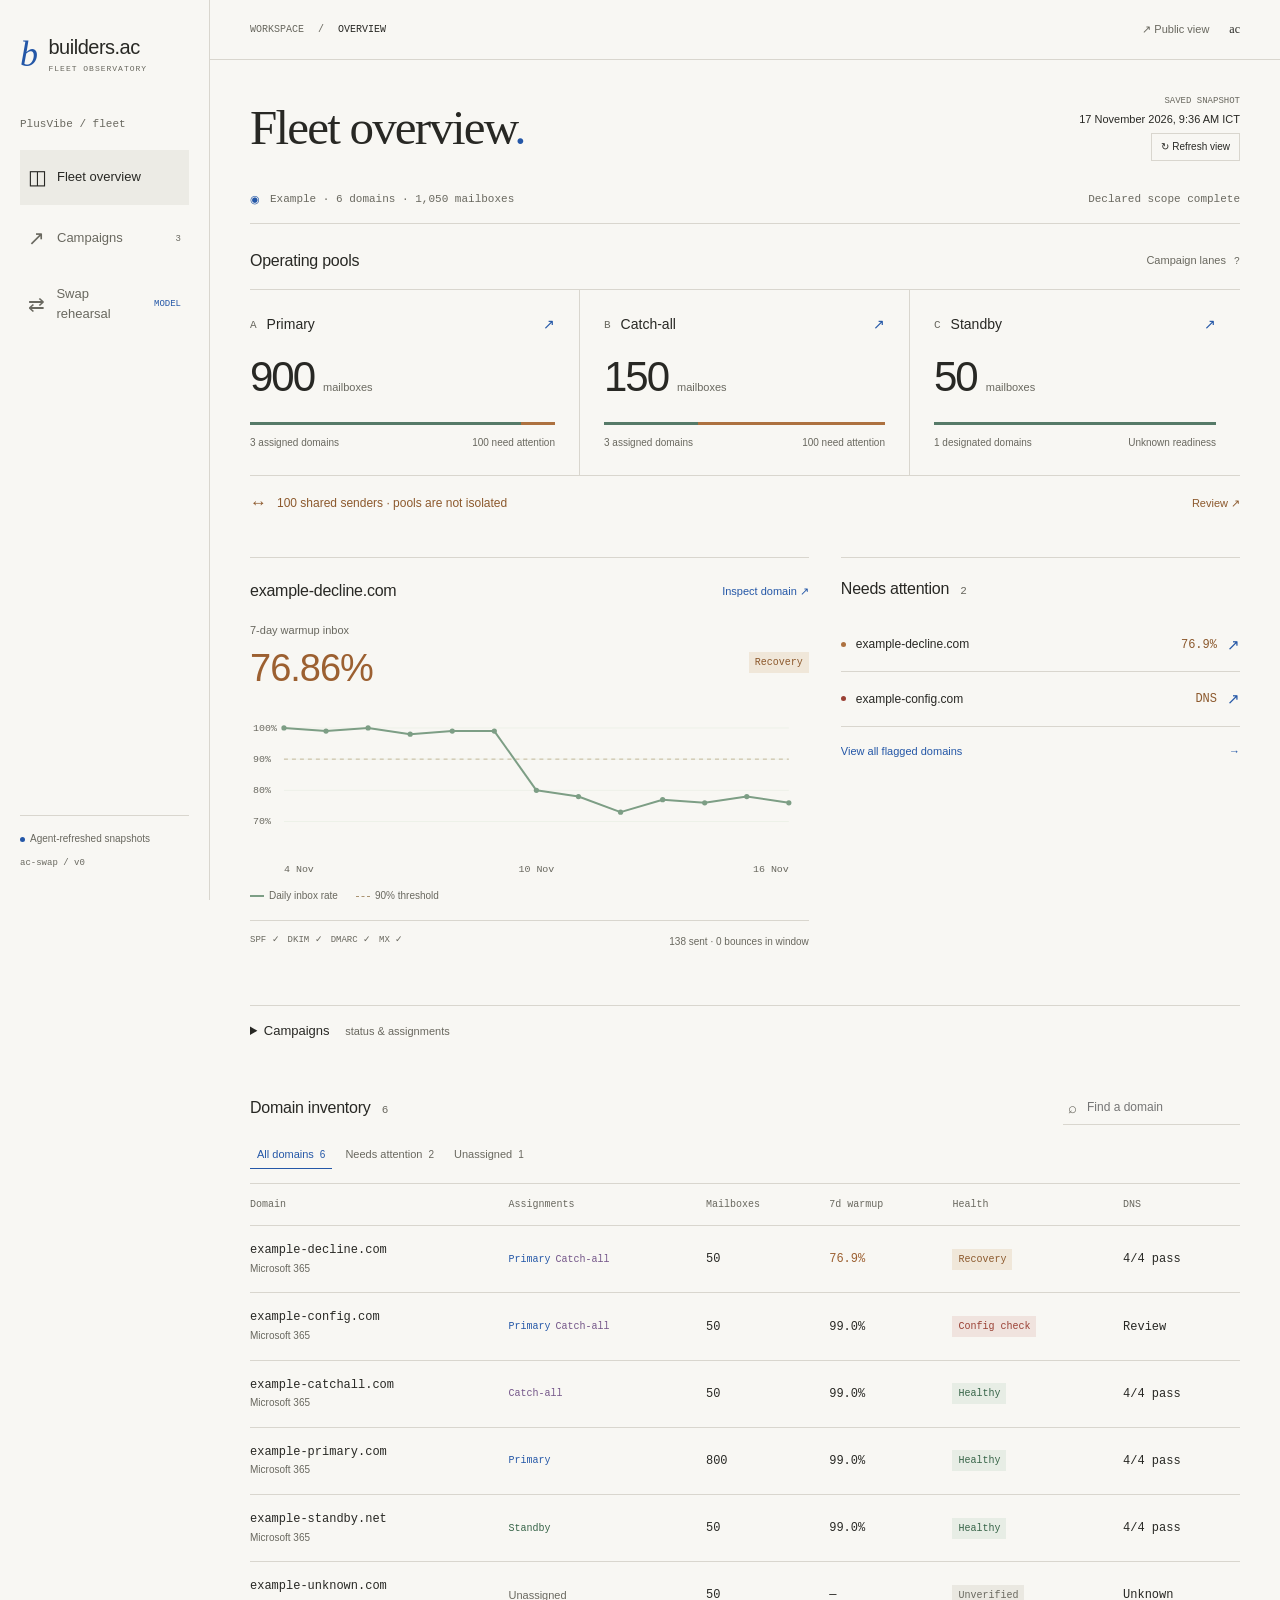
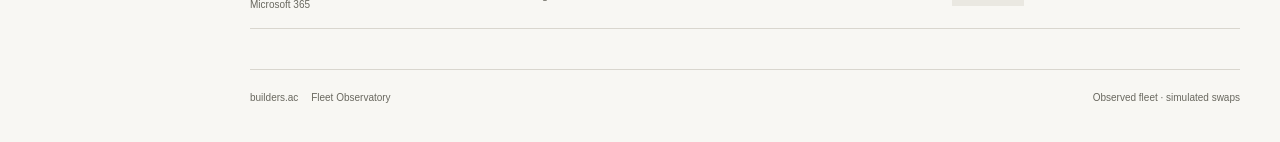
==== examples/swap/dashboard.html @ 13069218 "feat: add public fleet dashboard and per-run publishing workflow" ====
<!doctype html>
<html lang="en">
<head>
<meta charset="utf-8">
<meta name="viewport" content="width=device-width,initial-scale=1">
<meta name="description" content="A clear view of sending pools, campaign assignments and domain health, refreshed by the builders.ac agent.">
<title>Fleet Observatory — builders.ac</title>
<meta http-equiv="Content-Security-Policy" content="default-src 'none'; script-src 'unsafe-inline'; style-src 'unsafe-inline'; img-src data:; base-uri 'none'; form-action 'none'">
<style>:root{--paper:#f8f7f3;--surface:#f8f7f3;--ink:#282824;--muted:#69685f;--rule:#d9d6ce;--teal:#2457a7}*{box-sizing:border-box}body{margin:0;background:var(--paper);color:var(--ink);font:15px/1.55 -apple-system,BlinkMacSystemFont,"Segoe UI",sans-serif}button,input{font:inherit}button{cursor:pointer;color:inherit}a{color:inherit;text-decoration:none}button:focus-visible,a:focus-visible,input:focus-visible,summary:focus-visible{outline:2px solid var(--teal);outline-offset:4px}button:disabled{opacity:.4;cursor:default}[hidden]{display:none!important}.sidebar{width:210px;position:fixed;inset:0 auto 0 0;border-right:1px solid var(--rule);padding:32px 20px;display:flex;flex-direction:column;background:var(--paper);z-index:3}.brand{display:flex;align-items:center;gap:11px;font-size:20px;letter-spacing:-.5px}.brand-mark{font:italic 36px Georgia;color:var(--teal)}.brand-sub{display:block;font:8px/1.5 ui-monospace,monospace;letter-spacing:1px;color:var(--muted)}.workspace{font:11px ui-monospace,monospace;color:var(--muted);margin:43px 0 20px}.nav-item{border:0;background:none;display:flex;align-items:center;gap:10px;width:100%;padding:12px 8px;text-align:left;font-size:13px;color:var(--muted);margin-bottom:6px}.nav-item:hover,.nav-item.active{background:#ecebe5;color:var(--ink)}.nav-icon{font-size:20px;width:19px}.nav-count,.nav-note{margin-left:auto;font:9px ui-monospace,monospace}.nav-note{color:var(--teal)}.sidebar-bottom{margin-top:auto;color:var(--muted);font-size:10px}.sidebar-line{height:1px;background:var(--rule);margin-bottom:15px}.sidebar-version{display:block;font:9px ui-monospace,monospace;margin-top:12px}.tiny-dot{display:inline-block;width:5px;height:5px;background:var(--teal);border-radius:50%;margin-right:5px}.app-shell{margin-left:210px}.topbar{display:flex;height:60px;padding:0 40px;align-items:center;justify-content:space-between;border-bottom:1px solid var(--rule)}.breadcrumb{display:flex;gap:14px;font:10px ui-monospace,monospace;color:var(--muted)}.breadcrumb strong{font-weight:400;color:var(--ink)}.topbar-right{display:flex;align-items:center;gap:20px}.public-label{font-size:11px;color:var(--muted)}.avatar{font:12px Georgia}main{max-width:1400px;margin:auto;padding:36px 40px}.page-heading{display:flex;justify-content:space-between;align-items:center;gap:20px;margin-bottom:22px}h1{font:normal 49px/1.1 Georgia,serif;letter-spacing:-1.8px;margin:0}.title-period{color:var(--teal)}.sync-control{text-align:right;font-size:11px}.sync-label{display:block;font:9px ui-monospace,monospace;color:var(--muted)}.sync-control strong{display:block;font-weight:400;margin:5px 0}.button{border:1px solid var(--rule);background:transparent;padding:8px 13px;font-size:12px}.button-small{font-size:10px;padding:5px 9px}.button-primary{background:var(--teal);border-color:var(--teal);color:white}.button:hover{filter:brightness(.95)}.scope-strip{display:flex;align-items:center;gap:10px;font:11px ui-monospace,monospace;color:var(--muted);border-bottom:1px solid var(--rule);padding:10px 0 17px;margin-bottom:25px}.scope-tag{margin-left:auto}.scope-icon{color:var(--teal)}.section-heading{display:flex;justify-content:space-between;align-items:center;gap:12px;margin-bottom:16px}.section-heading h2{font-size:16px;font-weight:500;margin:0;letter-spacing:-.25px}.section-heading>span,.muted{font-size:11px;color:var(--muted);font-weight:400}.help-mark{font:10px ui-monospace,monospace;margin-left:5px}.pool-grid{display:grid;grid-template-columns:repeat(3,minmax(0,1fr));gap:0;border-block:1px solid var(--rule)}.pool-card{border:0;border-right:1px solid var(--rule);background:transparent;padding:24px;text-align:left}.pool-card:first-child{padding-left:0}.pool-card:last-child{border-right:0}.pool-card:hover,.pool-card.selected{background:#eeede7}.pool-top{display:flex;align-items:center;gap:10px;font-size:14px}.pool-letter{font:11px ui-monospace,monospace;color:var(--muted)}.pool-arrow{margin-left:auto;color:var(--teal)}.pool-value{display:flex;align-items:baseline;gap:9px;margin:16px 0 10px}.pool-value strong{font-size:42px;line-height:1.2;letter-spacing:-2px;font-weight:400;font-variant-numeric:tabular-nums}.pool-value .unknown-stock{font:italic 30px Georgia;letter-spacing:-1px}.pool-value small{font-size:11px;color:var(--muted)}.pool-bar{height:3px;display:flex;background:var(--rule);margin:20px 0 10px}.pool-bar span{background:#567a68}.pool-bar .bad{background:#ad713f}.pool-bar .unknown{background:#a8a59b}.pool-foot{display:flex;justify-content:space-between;gap:8px;font-size:10px;color:var(--muted)}.overlap-notice{display:flex;align-items:center;gap:10px;width:100%;background:none;border:0;padding:14px 0 25px;text-align:left;color:#8c592d;font-size:12px}.notice-icon{font-size:17px}.notice-action{margin-left:auto;font-size:11px}.insight-grid{display:grid;grid-template-columns:1.4fr 1fr;gap:32px;margin:16px 0 36px}.surface{border:0;border-top:1px solid var(--rule);background:transparent;overflow:hidden;border-radius:0}.trend-surface,.attention-surface{padding:19px 0}.text-button{border:0;background:none;color:var(--teal);font-size:11px;padding:6px 0;white-space:nowrap}.text-button:hover{text-decoration:underline}.trend-head{display:flex;justify-content:space-between;align-items:center;margin-top:15px}.metric-label{display:block;font-size:11px;color:var(--muted)}.spotlight-number{display:block;font-size:38px;font-weight:400;letter-spacing:-1px;color:#9c6031}.badge{display:inline-block;font:10px/1.5 ui-monospace,monospace;padding:3px 6px;white-space:nowrap}.badge-healthy,.badge-active{color:#376448;background:#e7ede5}.badge-recovery{color:#8c592d;background:#f0e7d9}.badge-config{color:#9a4034;background:#f0e3de}.badge-unverified,.badge-completed,.badge-paused{color:var(--muted);background:#eae8e1}.badge-draft,.badge-model{color:#615480;background:#eae5ef}.trend-svg{display:block;width:100%;height:auto;margin-top:10px}.trend-svg text{font:10px ui-monospace,monospace;fill:var(--muted)}.chart-foot{display:flex;gap:18px;font-size:10px;color:var(--muted)}.legend-line{display:inline-block;width:14px;border-top:2px solid #7d9e85;margin-right:5px;vertical-align:middle}.legend-line.dashed{border-top:1px dashed #aa9371}.spotlight-footer{display:flex;justify-content:space-between;gap:10px;border-top:1px solid var(--rule);padding-top:13px;margin-top:17px;font-size:10px;color:var(--muted)}.dns-mini{display:flex;gap:8px;font:9px ui-monospace,monospace}.inline-count{font:11px ui-monospace,monospace;color:var(--muted);margin-left:7px}.attention-row{display:flex;gap:10px;align-items:center;width:100%;background:none;border:0;border-bottom:1px solid var(--rule);text-align:left;padding:15px 0}.attention-dot{height:5px;width:5px;border-radius:50%;background:#ad713f;flex-shrink:0}.attention-dot.config{background:#9a4034}.attention-row strong{display:block;font-size:12px;font-weight:400}.attention-row small{display:none}.attention-metric{margin-left:auto;font:12px ui-monospace,monospace;color:#8c592d}.row-arrow{color:var(--teal)}.attention-footer{display:flex;justify-content:space-between;width:100%;border:0;background:none;padding:16px 0;color:var(--teal);font-size:11px}.campaigns-preview{margin-bottom:35px}.campaigns-preview>.section-heading{display:none}summary{cursor:pointer;padding:15px 0;font-size:13px;color:var(--ink)}summary .muted{margin-left:12px}.inventory-section{margin-top:20px}.inventory-toolbar{display:flex;justify-content:space-between;gap:10px;margin-bottom:14px}.filter-group{display:flex;gap:6px;flex-wrap:wrap}.filter-group button{border:0;border-bottom:1px solid transparent;background:none;color:var(--muted);padding:5px 7px;font-size:11px}.filter-group button.active{color:var(--teal);border-color:var(--teal)}.filter-group small{margin-left:6px;font-size:10px}.search-field{display:flex;gap:8px;border-bottom:1px solid var(--rule);align-items:center;padding:5px;color:var(--muted)}.search-field input{border:0;background:none;width:150px;font-size:12px;color:var(--ink);outline:none}.table-wrap{overflow-x:auto}table{width:100%;border-collapse:collapse;text-align:left;font-size:12px}th,td{padding:15px 12px;border-bottom:1px solid var(--rule);vertical-align:middle}th{font:10px ui-monospace,monospace;color:var(--muted);white-space:nowrap}th:first-child,td:first-child{padding-left:0}tbody tr:hover{background:#eeede7}.num{font:12px ui-monospace,monospace;font-variant-numeric:tabular-nums}.domain-link,.campaign-name{border:0;background:none;text-align:left;padding:0;font-size:12px;color:var(--ink)}.domain-link{font-family:ui-monospace,monospace;white-space:nowrap}.domain-link:hover,.campaign-name:hover{color:var(--teal)}.domain-link small,.campaign-name small{display:block;font:10px/1.7 -apple-system,sans-serif;color:var(--muted)}.campaign-name{max-width:340px}.lanes{display:flex;gap:5px;flex-wrap:wrap}.lane{font:10px ui-monospace,monospace;color:var(--teal);white-space:nowrap}.lane.catchall{color:#745689}.lane.standby{color:#376448}.rate-low{color:#9c6031}.empty{padding:30px 15px;font-size:13px;color:var(--muted)}.campaign-status-grid{display:grid;grid-template-columns:repeat(3,1fr);gap:25px;margin:25px 0 35px}.status-summary{border-top:1px solid var(--rule);padding:15px 0}.status-summary strong{display:block;font:42px Georgia;margin:6px 0}.status-summary span{font-size:12px;color:var(--muted)}.status-summary span:last-child{display:none}.page-note,.evidence p,.detail-section li{color:var(--muted);font-size:12px;line-height:1.8}.evidence{border-top:1px solid var(--rule);margin-top:20px}.page-footer{display:flex;justify-content:space-between;gap:15px;border-top:1px solid var(--rule);margin-top:40px;padding-top:20px;font-size:10px;color:var(--muted)}.page-footer strong{font-weight:500;margin-right:10px}.simulation-intro{display:flex;justify-content:space-between;gap:20px;align-items:center;margin:30px 0}.simulation-intro h2{font:28px Georgia;margin:14px 0 10px}.simulation-intro p{font-size:12px;color:var(--muted)}.simulation-switch{display:flex;flex-shrink:0;border-bottom:1px solid var(--rule)}.simulation-switch button{border:0;border-bottom:2px solid transparent;background:none;font-size:12px;padding:10px;color:var(--muted)}.simulation-switch .selected{border-color:var(--teal);color:var(--teal)}.simulator{padding:23px 0}.simulation-step-header{display:flex;justify-content:space-between;gap:20px;align-items:center}.simulation-step-header h3{font-size:21px;font-weight:400;margin:8px 0}.eyebrow{font:10px ui-monospace,monospace;color:var(--muted)}.step-buttons{display:flex;gap:10px}.sim-progress{display:flex;gap:6px;margin:25px 0 35px}.sim-progress span{height:3px;background:var(--rule);flex:1}.sim-progress .done{background:var(--teal)}.sim-pools{display:grid;grid-template-columns:repeat(4,1fr);gap:20px}.sim-pool{border-top:1px solid var(--rule);padding:16px 0}.sim-pool label{font-size:12px;color:var(--muted)}.sim-pool strong{display:block;font:42px/1.3 Georgia;margin:8px 0;color:var(--teal)}.sim-pool small{font-size:10px;color:var(--muted)}.sim-explanation{font-size:16px;max-width:70ch;margin:26px 0}.simulation-assumptions{font-size:12px;color:var(--muted);line-height:1.8;max-width:80ch}.simulation-trace>.section-heading{display:none}.trace-current{background:#e7ebf0}.detail-top{display:flex;justify-content:space-between;gap:20px;border-bottom:1px solid var(--rule);padding-bottom:18px}.detail-top h2{font:20px ui-monospace,monospace;overflow-wrap:anywhere}.close-button{border:0;background:none;font-size:28px}.detail-stats{display:grid;grid-template-columns:repeat(3,1fr);gap:20px;margin:20px 0}.detail-stat label{font-size:11px;color:var(--muted)}.detail-stat strong{display:block;font-size:26px;font-weight:400}.detail-section{margin:24px 0}.detail-section h3{font-size:14px;font-weight:500}.detail-dns{display:grid;grid-template-columns:repeat(4,1fr);gap:10px}.dns-check{font:11px ui-monospace,monospace;color:#376448}.dns-check.bad{color:#9a4034}.dns-check span{display:block;font-size:10px;margin-top:7px}.detail-list{padding:0;list-style:none}.detail-list li{display:flex;align-items:center;justify-content:space-between;gap:12px;padding:10px 0;border-bottom:1px solid var(--rule)}dialog{width:calc(100% - 32px);max-width:690px;max-height:90vh;overflow-y:auto;background:var(--paper);border:1px solid var(--rule);padding:28px;color:var(--ink)}dialog::backdrop{background:#28282466}
@media(max-width:1100px){.sidebar{width:180px;padding-inline:16px}.app-shell{margin-left:180px}main,.topbar{padding-inline:25px}.insight-grid{gap:23px}.pool-card{padding:20px 14px}.pool-foot{display:block}.pool-foot span{display:block}.pool-value{display:block}.pool-value small{display:block}.pool-value .unknown-stock{font-size:28px}.pool-value strong{font-size:38px}.sim-pools{grid-template-columns:repeat(2,1fr)}}
@media(max-width:850px){.sidebar{width:64px;padding:25px 10px}.brand>span:last-child,.workspace,.sidebar-bottom,.nav-count,.nav-note{display:none}.sidebar nav{margin-top:35px}.nav-item{font-size:0;padding:12px 8px}.nav-icon{font-size:21px}.app-shell{margin-left:64px}.insight-grid{grid-template-columns:1fr}.attention-surface{display:none}h1{font-size:42px}.simulation-intro{display:block}.simulation-switch{width:max-content;margin-top:20px}}
@media(max-width:600px){.sidebar{position:static;width:100%;height:59px;padding:0 16px;flex-direction:row;align-items:center;justify-content:space-between;border-right:0;border-bottom:1px solid var(--rule)}.brand>span:last-child{display:block;font-size:17px}.brand-sub{display:none}.sidebar nav{display:flex;margin:0}.nav-item{margin:0;padding:10px;min-width:42px}.app-shell{margin-left:0}.topbar{height:42px;padding-inline:18px}.breadcrumb{font-size:9px;gap:10px}.public-label{font-size:10px}.avatar{display:none}main{padding:25px 18px}.page-heading{align-items:start;gap:8px}h1{font-size:34px;letter-spacing:-1px}.sync-control{font-size:9px;max-width:105px}.sync-label{font-size:8px}.sync-control .button{font-size:9px}.scope-strip{font-size:9px;gap:6px}.scope-tag{font-size:8px}.scope-icon{display:none}.section-heading h2{font-size:14px}.section-heading>span{font-size:9px}.pool-card{padding:16px 10px}.pool-top{font-size:11px;gap:6px}.pool-letter{font-size:9px}.pool-arrow{display:none}.pool-value strong{font-size:32px}.pool-value .unknown-stock{font-size:21px}.pool-value small{font-size:9px;line-height:1.5}.pool-foot{font-size:9px;line-height:1.8}.overlap-notice{font-size:11px;gap:7px}.notice-action{display:none}.spotlight-number{font-size:36px}.spotlight-footer{flex-wrap:wrap}.chart-foot{font-size:9px;gap:12px}.text-button{font-size:10px}.search-field input{width:110px;font-size:11px}.inventory-toolbar{flex-wrap:wrap}.filter-group{gap:3px}.filter-group button{padding-inline:4px;font-size:10px}.table-wrap table{min-width:650px}.campaigns-preview summary .muted{font-size:10px}.page-footer{font-size:9px;align-items:start}.page-footer>span:last-child{max-width:120px;text-align:right}.simulation-step-header{align-items:start}.simulation-step-header h3{font-size:18px}.step-buttons{flex-direction:column;flex-shrink:0}.step-buttons .button{font-size:11px;padding:7px 9px}.sim-pools{gap:14px}.sim-pool strong{font-size:38px}.sim-explanation{font-size:15px}.simulation-intro h2{font-size:26px}.simulation-intro p{font-size:11px}.detail-stats{gap:10px}.detail-stat strong{font-size:23px}.detail-list li{align-items:start}dialog{padding:20px}.detail-top h2{font-size:17px}}
@media(prefers-reduced-motion:reduce){*{scroll-behavior:auto!important;transition:none!important}}
</style>
</head>
<body>
<aside class="sidebar">
  <a class="brand" href="#overview"><span class="brand-mark">b</span><span>builders.ac<span class="brand-sub">FLEET OBSERVATORY</span></span></a>
  <div class="workspace">PlusVibe / fleet</div>

  <nav aria-label="Workspace navigation">
    <button class="nav-item active" data-view="overview"><span class="nav-icon">◫</span>Fleet overview</button>
    <button class="nav-item" data-view="campaigns"><span class="nav-icon">↗</span>Campaigns<span id="nav-campaign-count" class="nav-count"></span></button>
    <button class="nav-item" data-view="simulation"><span class="nav-icon">⇄</span>Swap rehearsal<span class="nav-note">MODEL</span></button>
  </nav>
  <div class="sidebar-bottom"><div class="sidebar-line"></div><span class="tiny-dot"></span>Agent-refreshed snapshots<span class="sidebar-version">ac-swap / v0</span></div>
</aside>
<div class="app-shell">
  <header class="topbar"><div class="breadcrumb">WORKSPACE <span>/</span> <strong id="breadcrumb-view">OVERVIEW</strong></div><div class="topbar-right"><span class="public-label">↗ Public view</span><span class="avatar">ac</span></div></header>
  <main>
    <div class="page-heading"><div><h1 id="page-title">Fleet overview<span class="title-period">.</span></h1><p id="page-description" hidden></p></div><div class="sync-control"><span class="sync-label">SAVED SNAPSHOT</span><strong id="snapshot-time"></strong><button id="reload" class="button button-small">↻ Refresh view</button></div></div>
    <div class="scope-strip"><span class="scope-icon">◉</span><span id="scope-text"></span><span class="scope-tag">Partial fleet view</span></div>
    <section id="view-overview">
      <div class="section-heading"><h2>Operating pools</h2><span><span id="lane-mapping-label">Campaign lanes</span> <span class="help-mark" title="Counts can overlap. No assumed standby capacity is added to the inventory.">?</span></span></div>
      <div id="pool-cards" class="pool-grid"></div>
      <button id="overlap-notice" class="overlap-notice"><span class="notice-icon">↔</span><span id="overlap-text"></span><span class="notice-action">Review ↗</span></button>
      <div class="insight-grid">
        <section class="surface trend-surface"><div class="section-heading"><div><h2 id="spotlight-name"></h2></div><button class="text-button" id="spotlight-detail">Inspect domain ↗</button></div><div class="trend-head"><div><span class="metric-label">7-day warmup inbox</span><strong id="spotlight-rate" class="spotlight-number"></strong></div><div id="spotlight-status"></div></div><div id="spotlight-chart"></div><div class="chart-foot"><span><i class="legend-line"></i>Daily inbox rate</span><span><i class="legend-line dashed"></i>90% threshold</span></div><div class="spotlight-footer" id="spotlight-footer"></div></section>
        <section class="surface attention-surface"><div class="section-heading"><div><h2>Needs attention <span id="attention-count" class="inline-count"></span></h2></div></div><div id="attention-list"></div><button id="all-attention" class="attention-footer">View all flagged domains <span>→</span></button></section>
      </div>
      <details class="surface campaigns-preview"><summary>Campaigns <span class="muted">status & assignments</span></summary><div class="section-heading"><div><h2>Campaigns <span class="muted" id="campaign-summary"></span></h2></div><button class="text-button" data-go="campaigns">View campaigns ↗</button></div><div id="campaign-preview-table"></div></details>
      <section class="inventory-section"><div class="section-heading"><div><h2>Domain inventory <span id="inventory-count" class="inline-count"></span></h2></div><label class="search-field"><span aria-hidden="true">⌕</span><input id="search" type="search" placeholder="Find a domain" aria-label="Find a domain"></label></div><div class="inventory-toolbar"><div id="inventory-filters" class="filter-group" role="group" aria-label="Filter domain inventory"></div><button id="clear-filter" class="text-button" hidden>Clear pool filter ×</button></div><div id="domain-table" class="surface" aria-live="polite"></div></section>
    </section>
    <section id="view-campaigns" hidden><div id="campaign-status-cards" class="campaign-status-grid"></div><section class="surface"><div class="section-heading"><h2>Campaign assignments</h2><span class="muted">Status as captured in the saved snapshot</span></div><div id="campaign-full-table"></div></section><details class="evidence"><summary>How to read these numbers</summary><p>Assignments are captured membership. Sends and bounces are lifetime totals; — means unknown.</p></details></section>
    <section id="view-simulation" hidden>
      <div class="simulation-intro"><div><span class="badge badge-model">LOCAL SIMULATION</span><h2>Replace a failing domain</h2><p id="simulation-intro"></p></div><div class="simulation-switch" role="group" aria-label="Choose simulation path"><button data-sim-path="success" class="selected">All verified</button><button data-sim-path="failure">Partial failure</button></div></div>
      <section id="simulator" class="surface simulator"><div class="simulation-step-header"><div><div id="step-counter" class="eyebrow"></div><h3 id="step-title"></h3></div><div class="step-buttons"><button id="sim-reset" class="button button-small">Reset</button><button id="sim-next" class="button button-primary">Next step →</button></div></div><div id="sim-progress" class="sim-progress"></div><div id="sim-pools" class="sim-pools" aria-live="polite"></div><p id="sim-explanation" class="sim-explanation"></p><details class="evidence"><summary>Model assumptions</summary><div id="sim-assumptions" class="simulation-assumptions"></div></details></section>
      <details class="surface simulation-trace"><summary>Full transition log</summary><div class="section-heading"><h2>State transition log</h2><span class="muted">Calculated locally. No provider calls.</span></div><div id="simulation-table"></div></details>
    </section>
    <footer class="page-footer"><span><strong>builders.ac</strong> <span>Fleet Observatory</span></span><span>Observed fleet · simulated swaps</span></footer>
  </main>
</div>
<dialog id="detail-dialog" aria-labelledby="detail-title"><div class="detail-top"><div><div class="eyebrow">DOMAIN INSPECTOR</div><h2 id="detail-title"></h2></div><button id="detail-close" class="close-button" aria-label="Close domain inspector">×</button></div><div id="detail-body"></div></dialog>
<script>window.FLEET_DATA={"version":1,"title":"Fleet Observatory","snapshotLabel":"17 November 2026, 9:36 AM ICT","synthetic":true,"complete":true,"windows":{"warmup":{"start":"2026-11-10","end":"2026-11-16"},"sending":{"start":"2026-11-14","end":"2026-11-16"}},"policy":{"warmupThreshold":0.9,"readyDays":15},"totals":{"domains":6,"mailboxes":1050,"attention":2,"overlap":100,"unassigned":1,"ready":50},"pools":{"primary":{"domains":3,"mailboxes":900,"attention":100,"ready":0},"catchall":{"domains":3,"mailboxes":150,"attention":100,"ready":0},"standby":{"domains":1,"mailboxes":50,"attention":0,"ready":50}},"domains":[{"name":"example-decline.com","esp":"microsoft","mailboxes":50,"health":"recovery","warmupRate":0.7685714285714286,"warmupResults":3500,"sent":138,"senderBounces":0,"recipientBounces":0,"capacity":100,"warmupAge":null,"ready":false,"pool":null,"lanes":["primary","catchall"],"overlap":true,"campaigns":["campaign-1","campaign-2","campaign-3"],"dns":{"spf":true,"dkim":true,"dmarc":true,"mx":true,"fresh":true},"reasons":["Warmup below 90.0%"],"daily":[{"date":"2026-11-04","inbox":500,"spam":0,"promotion":0,"sent":500},{"date":"2026-11-05","inbox":495,"spam":5,"promotion":0,"sent":500},{"date":"2026-11-06","inbox":500,"spam":0,"promotion":0,"sent":500},{"date":"2026-11-07","inbox":490,"spam":10,"promotion":0,"sent":500},{"date":"2026-11-08","inbox":495,"spam":5,"promotion":0,"sent":500},{"date":"2026-11-09","inbox":495,"spam":5,"promotion":0,"sent":500},{"date":"2026-11-10","inbox":400,"spam":100,"promotion":0,"sent":500},{"date":"2026-11-11","inbox":390,"spam":110,"promotion":0,"sent":500},{"date":"2026-11-12","inbox":365,"spam":135,"promotion":0,"sent":500},{"date":"2026-11-13","inbox":385,"spam":115,"promotion":0,"sent":500},{"date":"2026-11-14","inbox":380,"spam":120,"promotion":0,"sent":500},{"date":"2026-11-15","inbox":390,"spam":110,"promotion":0,"sent":500},{"date":"2026-11-16","inbox":380,"spam":120,"promotion":0,"sent":500}]},{"name":"example-config.com","esp":"microsoft","mailboxes":50,"health":"configuration review","warmupRate":0.99,"warmupResults":3500,"sent":100,"senderBounces":0,"recipientBounces":0,"capacity":100,"warmupAge":20,"ready":false,"pool":null,"lanes":["primary","catchall"],"overlap":true,"campaigns":["campaign-1","campaign-2"],"dns":{"spf":true,"dkim":true,"dmarc":false,"mx":true,"fresh":true},"reasons":["Provider DNS check failed: dmarc; investigate configuration"],"daily":[]},{"name":"example-primary.com","esp":"microsoft","mailboxes":800,"health":"healthy","warmupRate":0.99,"warmupResults":3500,"sent":100,"senderBounces":0,"recipientBounces":0,"capacity":1600,"warmupAge":20,"ready":false,"pool":null,"lanes":["primary"],"overlap":false,"campaigns":["campaign-1","campaign-3"],"dns":{"spf":true,"dkim":true,"dmarc":true,"mx":true,"fresh":true},"reasons":[],"daily":[]},{"name":"example-catchall.com","esp":"microsoft","mailboxes":50,"health":"healthy","warmupRate":0.99,"warmupResults":3500,"sent":100,"senderBounces":0,"recipientBounces":0,"capacity":100,"warmupAge":20,"ready":false,"pool":null,"lanes":["catchall"],"overlap":false,"campaigns":["campaign-2"],"dns":{"spf":true,"dkim":true,"dmarc":true,"mx":true,"fresh":true},"reasons":[],"daily":[]},{"name":"example-standby.net","esp":"microsoft","mailboxes":50,"health":"healthy","warmupRate":0.99,"warmupResults":3500,"sent":100,"senderBounces":0,"recipientBounces":0,"capacity":100,"warmupAge":20,"ready":true,"pool":"standby","lanes":[],"overlap":false,"campaigns":[],"dns":{"spf":true,"dkim":true,"dmarc":true,"mx":true,"fresh":true},"reasons":[],"daily":[]},{"name":"example-unknown.com","esp":"microsoft","mailboxes":50,"health":"unverified","warmupRate":null,"warmupResults":0,"sent":null,"senderBounces":null,"recipientBounces":null,"capacity":null,"warmupAge":null,"ready":false,"pool":null,"lanes":[],"overlap":false,"campaigns":[],"dns":{"spf":null,"dkim":null,"dmarc":null,"mx":null,"fresh":false},"reasons":[],"daily":[]}],"campaigns":[{"key":"campaign-1","name":"Example deliverable campaign","lane":"primary","status":"COMPLETED","laneSource":"unverified","mailboxes":900,"domains":["example-decline.com","example-config.com","example-primary.com"],"sent":null,"bounces":null},{"key":"campaign-2","name":"Example catch-all campaign","lane":"catchall","status":"COMPLETED","laneSource":"unverified","mailboxes":150,"domains":["example-decline.com","example-config.com","example-catchall.com"],"sent":null,"bounces":null},{"key":"campaign-3","name":"Example next primary campaign","lane":"primary","status":"DRAFT","laneSource":"unverified","mailboxes":850,"domains":["example-decline.com","example-primary.com"],"sent":null,"bounces":null}],"simulation":{"success":{"domain":"example-decline.com","target":"Example next primary campaign","status":"DRAFT","source":50,"initialStandby":100,"reserveTarget":95,"refill":45,"capacity":100,"success":true,"steps":[{"event":"Start","assigned":850,"source":50,"replacements":0,"verified":0,"ready":100,"reserved":0,"recovery":0,"warming":0,"requested":0},{"event":"Detect health breach","assigned":850,"source":50,"replacements":0,"verified":0,"ready":100,"reserved":0,"recovery":0,"warming":0,"requested":0},{"event":"Reserve and attach replacements","assigned":900,"source":50,"replacements":50,"verified":0,"ready":50,"reserved":50,"recovery":0,"warming":0,"requested":0},{"event":"Verify all replacement attachments","assigned":900,"source":50,"replacements":50,"verified":50,"ready":50,"reserved":50,"recovery":0,"warming":0,"requested":0},{"event":"Remove source; verify final membership","assigned":850,"source":0,"replacements":50,"verified":50,"ready":50,"reserved":0,"recovery":50,"warming":0,"requested":0},{"event":"Emit refill requirement","assigned":850,"source":0,"replacements":50,"verified":50,"ready":50,"reserved":0,"recovery":50,"warming":0,"requested":45},{"event":"Assume external provisioning completes","assigned":850,"source":0,"replacements":50,"verified":50,"ready":50,"reserved":0,"recovery":50,"warming":45,"requested":0},{"event":"Assume warming age and health gates pass","assigned":850,"source":0,"replacements":50,"verified":50,"ready":95,"reserved":0,"recovery":50,"warming":0,"requested":0}]},"failure":{"domain":"example-decline.com","target":"Example next primary campaign","status":"DRAFT","source":50,"initialStandby":100,"reserveTarget":95,"refill":45,"capacity":100,"success":false,"steps":[{"event":"Start","assigned":850,"source":50,"replacements":0,"verified":0,"ready":100,"reserved":0,"recovery":0,"warming":0,"requested":0},{"event":"Detect health breach","assigned":850,"source":50,"replacements":0,"verified":0,"ready":100,"reserved":0,"recovery":0,"warming":0,"requested":0},{"event":"Reserve and attach replacements","assigned":875,"source":50,"replacements":25,"verified":0,"ready":50,"reserved":50,"recovery":0,"warming":0,"requested":0},{"event":"Verification failed — source stays attached","assigned":875,"source":50,"replacements":25,"verified":0,"ready":50,"reserved":50,"recovery":0,"warming":0,"requested":0}]}}};</script>
<script>'use strict';
(function () {
  const data = window.FLEET_DATA;
  const $ = (id) => document.getElementById(id);
  const escape = (value) => String(value ?? '').replace(/[&<>"']/g, (c) => ({'&':'&amp;','<':'&lt;','>':'&gt;','"':'&quot;',"'":'&#39;'})[c]);
  const number = (v) => v === null || v === undefined ? '—' : Number(v).toLocaleString('en-US');
  const percent = (v, precision) => v === null || v === undefined ? '—' : (v * 100).toFixed(precision ?? 1) + '%';
  const count = (rows) => rows.reduce((sum, d) => sum + d.mailboxes, 0);
  const state = {view:'overview', filter:'all', pool:null, campaign:null, query:'', path:'success', step:0};
  const healthLabel = {'healthy':'Healthy','recovery':'Recovery','configuration review':'Config check','unverified':'Unverified'};
  const healthClass = {'healthy':'healthy','recovery':'recovery','configuration review':'config','unverified':'unverified'};
  const badge = (label, kind) => '<span class="badge badge-' + kind + '">' + escape(label) + '</span>';
  const healthBadge = (d) => badge(healthLabel[d.health] || d.health, healthClass[d.health] || 'unverified');
  const lane = (role) => '<span class="lane ' + role + '">' + (role === 'catchall' ? 'Catch-all' : role === 'primary' ? 'Primary' : 'Standby') + '</span>';
  const lanes = (d) => '<div class="lanes">' + (d.pool === 'standby' ? lane('standby') : d.lanes.map(lane).join('') || '<span class="muted">Unassigned</span>') + '</div>';
  const priority = (d) => (d.name === data.simulation.success?.domain ? -1 : d.health === 'configuration review' ? 0 : d.health === 'recovery' ? 1 : 2);
  const ordered = data.domains.slice().sort((a,b) => priority(a)-priority(b) || a.name.localeCompare(b.name));
  const selected = () => data.domains.find((d) => d.name === data.simulation.success?.domain) || ordered[0];

  function chart(d) {
    const points = d.daily.map((p) => ({date:p.date, value:p.inbox+p.spam+p.promotion ? p.inbox/(p.inbox+p.spam+p.promotion) : null}));
    if (!points.length) return '<div class="empty">Daily history was not captured for this domain.<br>The seven-day aggregate is shown above.</div>';
    const times = points.map((p) => Date.parse(p.date)), start=times[0], end=times[times.length-1];
    const x = (t) => 34 + (t-start)/Math.max(86400000,end-start)*506;
    const y = (v) => 145-(v-0.6)/0.4*125;
    const known = points.filter((p)=>p.value!==null);
    let lines='';
    for(let i=1;i<points.length;i++){
      const a=points[i-1],b=points[i];
      if(a.value!==null&&b.value!==null&&Date.parse(b.date)-Date.parse(a.date)===86400000) lines+='<line x1="'+x(Date.parse(a.date))+'" y1="'+y(a.value)+'" x2="'+x(Date.parse(b.date))+'" y2="'+y(b.value)+'" stroke="#7d9e85" stroke-width="2"/>';
    }
    const ticks=[.7,.8,.9,1].map((v)=>'<line x1="34" y1="'+y(v)+'" x2="540" y2="'+y(v)+'" stroke="#edf1e8"/><text x="3" y="'+(y(v)+3)+'">'+Math.round(v*100)+'%</text>').join('');
    const labels=[points[0],points[Math.floor(points.length/2)],points[points.length-1]].map((p,i)=>'<text x="'+x(Date.parse(p.date))+'" y="164" text-anchor="'+(i===0?'start':i===2?'end':'middle')+'">'+escape(new Date(p.date).toLocaleDateString('en-GB',{day:'numeric',month:'short',timeZone:'UTC'}))+'</text>').join('');
    const marks=known.map((p)=>'<circle cx="'+x(Date.parse(p.date))+'" cy="'+y(p.value)+'" r="2.6" fill="#7d9e85"><title>'+escape(p.date+' · '+percent(p.value,2))+'</title></circle>').join('');
    return '<svg class="trend-svg" viewBox="0 0 560 180" role="img" aria-label="'+escape(d.name)+' daily warmup inbox rate. Warmup is not campaign placement.">'+ticks+'<line x1="34" y1="'+y(data.policy.warmupThreshold)+'" x2="540" y2="'+y(data.policy.warmupThreshold)+'" stroke="#c6b89a" stroke-dasharray="4 4"/>'+lines+marks+labels+'</svg>';
  }
  function pools() {
    $('pool-cards').innerHTML=['primary','catchall','standby'].map((role,i)=>{
      const p=data.pools[role], standby=role==='standby', unknown=standby&&!p.domains;
      const healthy=p.mailboxes?100*(p.mailboxes-p.attention)/p.mailboxes:0;
      return '<button class="pool-card '+role+(state.pool===role?' selected':'')+'" data-pool="'+role+'" aria-pressed="'+(state.pool===role)+'"><div class="pool-top"><span class="pool-letter">'+['A','B','C'][i]+'</span><span>'+['Primary','Catch-all','Standby'][i]+'</span><span class="pool-arrow">↗</span></div><div class="pool-value"><strong class="'+(unknown?'unknown-stock':'')+'">'+(unknown?'Unverified':number(standby?p.ready:p.mailboxes))+'</strong><small>'+(unknown?'availability unknown':'mailboxes')+'</small></div><div class="pool-bar">'+(unknown?'<span class="unknown" style="width:100%"></span>':'<span style="width:'+healthy+'%"></span><span class="bad" style="width:'+(100-healthy)+'%"></span>')+'</div><div class="pool-foot"><span>'+number(p.domains)+' '+(standby?'designated':'assigned')+' domains</span><span>'+(standby?'Unknown readiness':number(p.attention)+' need attention')+'</span></div></button>';
    }).join('');
    $('overlap-text').textContent=number(data.totals.overlap)+' shared senders · pools are not isolated';
    $('overlap-notice').hidden=!data.totals.overlap;
  }
  function spotlight() {
    const d=selected(); if(!d)return;
    $('spotlight-name').textContent=d.name;
    $('spotlight-rate').textContent=percent(d.warmupRate,2);
    $('spotlight-status').innerHTML=healthBadge(d);
    $('spotlight-chart').innerHTML=chart(d);
    $('spotlight-footer').innerHTML='<div class="dns-mini">'+['spf','dkim','dmarc','mx'].map((k)=>'<span>'+k.toUpperCase()+' '+(d.dns[k]===true?'✓':d.dns[k]===false?'!':'?')+'</span>').join('')+'</div><span>'+number(d.sent)+' sent · '+number(d.senderBounces===null||d.recipientBounces===null?null:d.senderBounces+d.recipientBounces)+' bounces in window</span>';
    $('attention-count').textContent=data.totals.attention;
    $('attention-list').innerHTML=ordered.filter((d)=>d.reasons.length).slice(0,5).map((d)=>'<button class="attention-row" data-domain="'+d.name+'"><span class="attention-dot '+(d.health==='configuration review'?'config':'')+'"></span><span><strong>'+escape(d.name)+'</strong><small>'+(d.health==='configuration review'?'Authentication check':'Low warmup inbox rate')+'</small></span><span class="attention-metric">'+(d.health==='configuration review'?'DNS':percent(d.warmupRate))+'</span><span class="row-arrow">↗</span></button>').join('') || '<p class="empty">No flagged domain in this snapshot.</p>';
  }
  function campaignTable() {
    return '<div class="table-wrap"><table><thead><tr><th>Campaign</th><th>Status</th><th>Lane</th><th>Assigned</th><th>Lifetime sends</th><th>Bounces</th></tr></thead><tbody>'+data.campaigns.map((c)=>'<tr><td><button class="campaign-name" data-campaign="'+c.key+'">'+escape(c.name)+'<small>'+number(c.domains.length)+' domains ↗</small></button></td><td>'+badge(c.status[0]+c.status.slice(1).toLowerCase(),c.status.toLowerCase())+'</td><td>'+(c.lane==='unknown'?'<span class="muted">Unmapped</span>':lane(c.lane))+'</td><td class="num">'+number(c.mailboxes)+'</td><td class="num">'+number(c.sent)+'</td><td class="num">'+number(c.bounces)+'</td></tr>').join('')+'</tbody></table></div>';
  }
  function campaigns() {
    const active=data.campaigns.filter((c)=>c.status==='ACTIVE').length;
    $('nav-campaign-count').textContent=data.campaigns.length;
    $('campaign-summary').textContent='· '+active+' active in captured scope';
    $('campaign-preview-table').innerHTML=campaignTable();
    $('campaign-full-table').innerHTML=campaignTable();
    $('campaign-status-cards').innerHTML=['ACTIVE','COMPLETED','DRAFT'].map((status)=>'<div class="status-summary"><span>'+status[0]+status.slice(1).toLowerCase()+'</span><strong>'+data.campaigns.filter((c)=>c.status===status).length+'</strong><span>in selected snapshot</span></div>').join('');
  }
  function inventory() {
    const filters=[['all','All domains',data.domains.length],['attention','Needs attention',data.totals.attention],['unassigned','Unassigned',data.totals.unassigned]];
    $('inventory-filters').innerHTML=filters.map(([id,label,n])=>'<button data-filter="'+id+'" class="'+(state.filter===id?'active':'')+'" aria-pressed="'+(state.filter===id)+'">'+label+'<small>'+n+'</small></button>').join('');
    let rows=ordered.filter((d)=>(state.filter!=='attention'||d.reasons.length)&&(state.filter!=='unassigned'||(!d.pool&&!d.lanes.length))&&(!state.pool||(state.pool==='overlap'?d.overlap:state.pool==='standby'?d.pool==='standby':d.lanes.includes(state.pool)||d.pool===state.pool))&&(!state.campaign||d.campaigns.includes(state.campaign))&&d.name.includes(state.query.toLowerCase()));
    $('inventory-count').textContent=rows.length;
    $('clear-filter').hidden=!state.pool&&!state.campaign;
    $('clear-filter').textContent=state.campaign?'Clear campaign filter ×':state.pool==='overlap'?'Clear overlap filter ×':'Clear '+state.pool+' filter ×';
    $('domain-table').innerHTML=rows.length?'<div class="table-wrap"><table><thead><tr><th>Domain</th><th>Assignments</th><th>Mailboxes</th><th>7d warmup</th><th>Health</th><th>DNS</th></tr></thead><tbody>'+rows.map((d)=>'<tr><td><button class="domain-link" data-domain="'+d.name+'">'+escape(d.name)+'<small>'+escape(d.esp==='microsoft'?'Microsoft 365':d.esp==='google'?'Google':'Provider unverified')+'</small></button></td><td>'+lanes(d)+'</td><td class="num">'+number(d.mailboxes)+'</td><td class="num '+(d.warmupRate!==null&&d.warmupRate<data.policy.warmupThreshold?'rate-low':'')+'">'+percent(d.warmupRate)+'</td><td>'+healthBadge(d)+'</td><td class="num">'+(Object.values({spf:d.dns.spf,dkim:d.dns.dkim,dmarc:d.dns.dmarc,mx:d.dns.mx}).every((v)=>v===true)?'4/4 pass':Object.values({spf:d.dns.spf,dkim:d.dns.dkim,dmarc:d.dns.dmarc,mx:d.dns.mx}).some((v)=>v===false)?'Review':'Unknown')+'</td></tr>').join('')+'</tbody></table></div>':'<div class="empty">'+(state.pool==='standby'?'Standby not identified in this snapshot.':'No domains match these filters.')+'</div>';
  }
  function showView(view) {
    if(!['overview','campaigns','simulation'].includes(view))view='overview';
    state.view=view;
    for(const v of ['overview','campaigns','simulation'])$('view-'+v).hidden=v!==view;
    document.querySelectorAll('[data-view]').forEach((b)=>{b.classList.toggle('active',b.dataset.view===view);b.setAttribute('aria-current',b.dataset.view===view?'page':'false');});
    const titles={overview:'Fleet overview',campaigns:'Campaigns',simulation:'Swap rehearsal'};
    const descriptions={overview:'Know what is sending, what is healthy, and what needs a closer look.',campaigns:'Campaign status and sender assignments, from the same saved evidence.',simulation:'Explore expected behavior without changing a single real mailbox.'};
    $('page-title').innerHTML=escape(titles[view])+'<span class="title-period">.</span>';
    $('page-description').textContent=descriptions[view];
    $('breadcrumb-view').textContent=view==='overview'?'OVERVIEW':view.toUpperCase();
    if(view==='simulation')simulation();
  }
  function openDomain(name) {
    const d=data.domains.find((x)=>x.name===name);if(!d)return;
    $('detail-title').textContent=d.name;
    $('detail-body').innerHTML=healthBadge(d)+'<div class="detail-stats"><div class="detail-stat"><label>Mailboxes</label><strong>'+number(d.mailboxes)+'</strong></div><div class="detail-stat"><label>7d warmup inbox</label><strong>'+percent(d.warmupRate,2)+'</strong></div><div class="detail-stat"><label>Campaign sends</label><strong>'+number(d.sent)+'</strong></div></div>'+chart(d)+'<section class="detail-section"><h3>Authentication checks</h3><div class="detail-dns">'+['spf','dkim','dmarc','mx'].map((k)=>'<div class="dns-check '+(d.dns[k]===false?'bad':'')+'">'+k.toUpperCase()+'<span>'+(d.dns[k]===true?'Pass ✓':d.dns[k]===false?'Review !':'Unknown')+'</span></div>').join('')+'</div></section><details class="detail-section evidence"><summary>Evidence & readiness</summary><ul>'+(d.reasons.length?d.reasons.map((reason)=>'<li>'+escape(reason)+'</li>').join(''):'<li>No captured health rule was breached.</li>')+(d.overlap?'<li>This domain is assigned to both primary and catch-all campaigns in the snapshot.</li>':'')+'<li>Warming age: '+(d.warmupAge===null?'not established':d.warmupAge+' days')+'. Standby readiness: '+(d.ready?'verified for the declared scope':'not established')+'.</li></ul><p>Provider checks describe configuration, not historical message authentication. A failed check does not prove a record is absent. Warmup is not campaign placement.</p></details><section class="detail-section"><h3>Campaign assignments</h3><ul class="detail-list">'+data.campaigns.filter((c)=>d.campaigns.includes(c.key)).map((c)=>'<li><span>'+escape(c.name)+'</span>'+badge(c.status.toLowerCase(),c.status.toLowerCase())+'</li>').join('')+(d.campaigns.length?'':'<li>No assignments in the inspected scope.</li>')+'</ul></section><p class="page-note">Warmup window '+escape(data.windows.warmup.start)+'–'+escape(data.windows.warmup.end)+'. Sending window '+escape(data.windows.sending.start)+'–'+escape(data.windows.sending.end)+'. Unknowns are not treated as zero.</p>';
    $('detail-dialog').showModal();
  }
  function simulation() {
    const sim=data.simulation[state.path];
    if(!sim){$('simulation-intro').textContent='No qualifying incident was captured. A replacement scenario was not invented.';$('simulator')?.setAttribute('hidden','');$('sim-next').disabled=true;return;}
    state.step=Math.min(state.step,sim.steps.length-1);
    const step=sim.steps[state.step];
    $('simulation-intro').textContent=sim.domain+' · '+sim.source+' affected · '+sim.initialStandby+' assumed standbys';
    $('step-counter').textContent='STEP '+(state.step+1)+' / '+sim.steps.length;
    $('step-title').textContent=step.event;
    $('sim-next').disabled=state.step===sim.steps.length-1;
    $('sim-progress').innerHTML=sim.steps.map((_,i)=>'<span class="'+(i<=state.step?'done':'')+'"></span>').join('');
    const tiles=[['Campaign copy',step.assigned,'Source still attached: '+step.source],['Standby ready',step.ready,'Reserved for this pair: '+step.reserved],['Recovery',step.recovery,'Removed source mailboxes'],['Warming',step.warming,'Refill requested: '+step.requested]];
    $('sim-pools').innerHTML=tiles.map(([label,n,detail])=>'<div class="sim-pool"><label>'+label+'</label><strong>'+number(n)+'</strong><small>'+detail+'</small></div>').join('');
    const explanations={
      'Start':'Start with '+step.assigned+' assigned and '+sim.initialStandby+' assumed ready.',
      'Detect health breach':'Warmup below '+percent(data.policy.warmupThreshold,0)+'. Flag '+sim.source+' mailboxes for recovery.',
      'Reserve and attach replacements':'Attach '+step.replacements+' replacements. Keep all '+step.source+' source mailboxes.',
      'Verify all replacement attachments':'All '+step.verified+' replacements verified. Source removal can proceed.',
      'Remove source; verify final membership':'Move '+step.recovery+' source mailboxes to recovery. Assignment count returns to baseline.',
      'Emit refill requirement':'Ready '+step.ready+' / target '+sim.reserveTarget+'. Refill gap: '+sim.refill+'. No order placed.',
      'Assume external provisioning completes':'Assume '+step.warming+' new mailboxes arrive. They enter warming.',
      'Assume warming age and health gates pass':'Assume age and health gates pass. Promote warmed inventory to standby.',
      'Verification failed — source stays attached':'Verification failed. Keep all '+step.source+' source mailboxes; reconcile partial attachments.'
    };
    $('sim-explanation').textContent=explanations[step.event]||step.event;
    $('sim-assumptions').textContent='ASSUMPTIONS · '+sim.initialStandby+' standbys, matching ESP and lane, at least '+data.policy.readyDays+' days warmed, passing health, no campaign commitments and independent of failing infrastructure. These quantities are not observed inventory.';
    $('simulation-table').innerHTML='<div class="table-wrap"><table><thead><tr><th>Step</th><th>Assigned</th><th>Source attached</th><th>Ready</th><th>Reserved</th><th>Recovery</th><th>Warming</th></tr></thead><tbody>'+sim.steps.map((s,i)=>'<tr class="'+(i===state.step?'trace-current':'')+'"><td>'+escape(s.event)+'</td><td class="num">'+s.assigned+'</td><td class="num">'+s.source+'</td><td class="num">'+s.ready+'</td><td class="num">'+s.reserved+'</td><td class="num">'+s.recovery+'</td><td class="num">'+s.warming+'</td></tr>').join('')+'</tbody></table></div>';
    document.querySelectorAll('[data-sim-path]').forEach((b)=>{b.classList.toggle('selected',b.dataset.simPath===state.path);b.setAttribute('aria-pressed',String(b.dataset.simPath===state.path));});
  }
  document.addEventListener('click',(event)=>{
    const button=event.target.closest('button');if(!button)return;
    if(button.dataset.view){showView(button.dataset.view);return;}
    if(button.dataset.go){showView(button.dataset.go);return;}
    if(button.dataset.domain){openDomain(button.dataset.domain);return;}
    if(button.dataset.campaign){state.campaign=button.dataset.campaign;state.pool=null;state.filter='all';showView('overview');inventory();$('domain-table').scrollIntoView({behavior:'smooth',block:'center'});return;}
    if(button.dataset.pool){state.pool=state.pool===button.dataset.pool?null:button.dataset.pool;state.campaign=null;state.filter='all';pools();inventory();$('domain-table').scrollIntoView({behavior:'smooth',block:'center'});return;}
    if(button.dataset.filter){state.filter=button.dataset.filter;inventory();return;}
    if(button.dataset.simPath){state.path=button.dataset.simPath;state.step=0;simulation();}
  });
  $('search').addEventListener('input',(e)=>{state.query=e.target.value;inventory();});
  $('reload').addEventListener('click',()=>window.location.reload());
  $('reload').title='Reload the published snapshot. A new agent run is required to collect and publish new evidence.';
  $('spotlight-detail').addEventListener('click',()=>openDomain(selected()?.name));
  $('all-attention').addEventListener('click',()=>{state.filter='attention';state.pool=null;state.campaign=null;pools();inventory();$('domain-table').scrollIntoView({behavior:'smooth',block:'center'});});
  $('overlap-notice').addEventListener('click',()=>{state.pool='overlap';state.campaign=null;state.filter='all';pools();inventory();$('domain-table').scrollIntoView({behavior:'smooth',block:'center'});});
  $('clear-filter').addEventListener('click',()=>{state.pool=null;state.campaign=null;pools();inventory();});
  $('detail-close').addEventListener('click',()=>$('detail-dialog').close());
  $('sim-next').addEventListener('click',()=>{state.step++;simulation();});
  $('sim-reset').addEventListener('click',()=>{state.step=0;simulation();});
  $('snapshot-time').textContent=data.snapshotLabel;
  $('scope-text').title='Warmup: '+data.windows.warmup.start+'–'+data.windows.warmup.end+'; sending: '+data.windows.sending.start+'–'+data.windows.sending.end;
  $('scope-text').textContent=(data.synthetic?'Example':'PlusVibe')+' · '+number(data.totals.domains)+' domains · '+number(data.totals.mailboxes)+' mailboxes';
  document.querySelector('.scope-tag').textContent=data.complete?'Declared scope complete':'Partial fleet view';
  $('lane-mapping-label').textContent=data.campaigns.some((c)=>c.laneSource==='name')?'Inferred campaign lanes':'Campaign lanes';
  $('lane-mapping-label').title='Memberships are captured observations. Lane labels may be inferred from campaign names; explicit pool designation is separate.';
  pools();spotlight();campaigns();inventory();showView('overview');
})();
</script>
</body>
</html>
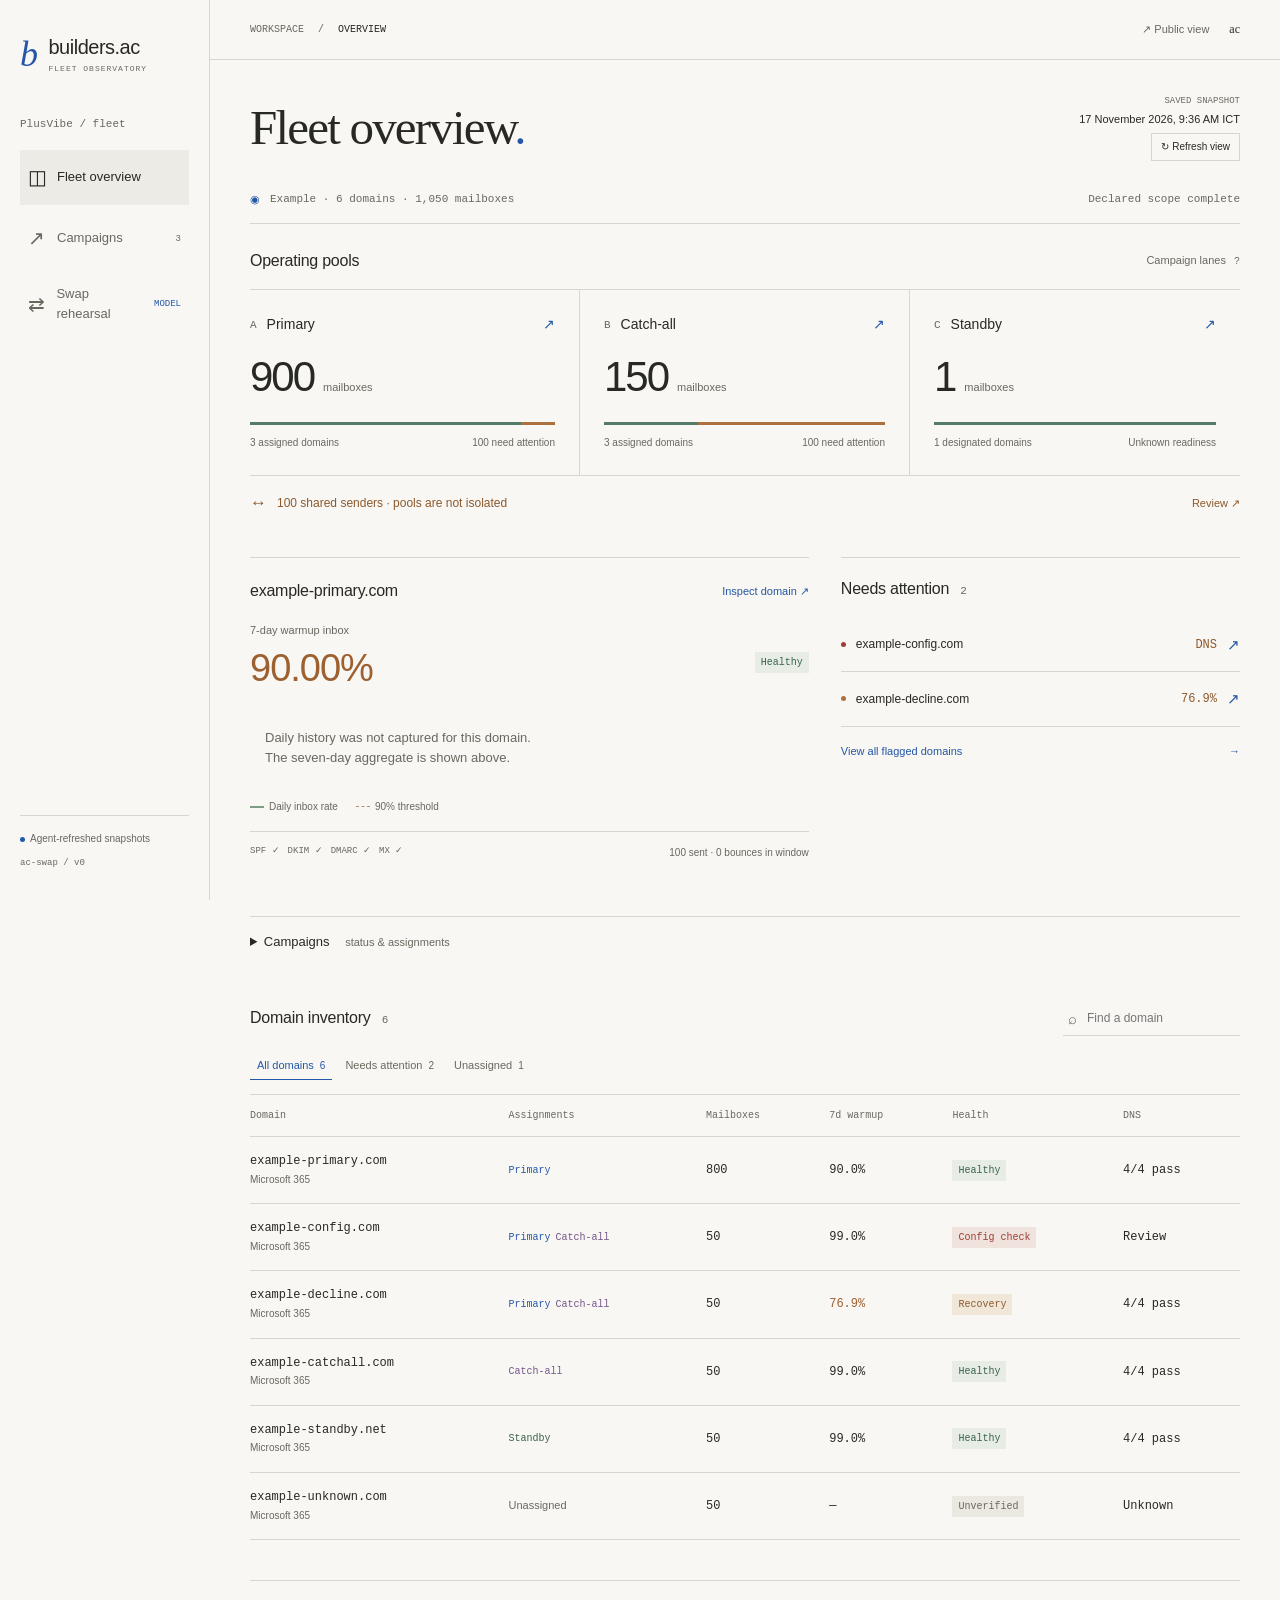
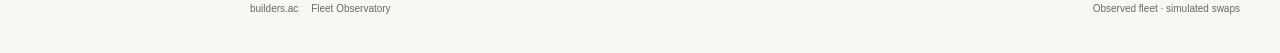
==== commit caa27e6d: "fix: enforce mailbox swap policy and permanent catch-all isolation" ====
--- a/examples/swap/dashboard.html
+++ b/examples/swap/dashboard.html
@@ -51,7 +51,7 @@
   </main>
 </div>
 <dialog id="detail-dialog" aria-labelledby="detail-title"><div class="detail-top"><div><div class="eyebrow">DOMAIN INSPECTOR</div><h2 id="detail-title"></h2></div><button id="detail-close" class="close-button" aria-label="Close domain inspector">×</button></div><div id="detail-body"></div></dialog>
-<script>window.FLEET_DATA={"version":1,"title":"Fleet Observatory","snapshotLabel":"17 November 2026, 9:36 AM ICT","synthetic":true,"complete":true,"windows":{"warmup":{"start":"2026-11-10","end":"2026-11-16"},"sending":{"start":"2026-11-14","end":"2026-11-16"}},"policy":{"warmupThreshold":0.9,"readyDays":15},"totals":{"domains":6,"mailboxes":1050,"attention":2,"overlap":100,"unassigned":1,"ready":50},"pools":{"primary":{"domains":3,"mailboxes":900,"attention":100,"ready":0},"catchall":{"domains":3,"mailboxes":150,"attention":100,"ready":0},"standby":{"domains":1,"mailboxes":50,"attention":0,"ready":50}},"domains":[{"name":"example-decline.com","esp":"microsoft","mailboxes":50,"health":"recovery","warmupRate":0.7685714285714286,"warmupResults":3500,"sent":138,"senderBounces":0,"recipientBounces":0,"capacity":100,"warmupAge":null,"ready":false,"pool":null,"lanes":["primary","catchall"],"overlap":true,"campaigns":["campaign-1","campaign-2","campaign-3"],"dns":{"spf":true,"dkim":true,"dmarc":true,"mx":true,"fresh":true},"reasons":["Warmup below 90.0%"],"daily":[{"date":"2026-11-04","inbox":500,"spam":0,"promotion":0,"sent":500},{"date":"2026-11-05","inbox":495,"spam":5,"promotion":0,"sent":500},{"date":"2026-11-06","inbox":500,"spam":0,"promotion":0,"sent":500},{"date":"2026-11-07","inbox":490,"spam":10,"promotion":0,"sent":500},{"date":"2026-11-08","inbox":495,"spam":5,"promotion":0,"sent":500},{"date":"2026-11-09","inbox":495,"spam":5,"promotion":0,"sent":500},{"date":"2026-11-10","inbox":400,"spam":100,"promotion":0,"sent":500},{"date":"2026-11-11","inbox":390,"spam":110,"promotion":0,"sent":500},{"date":"2026-11-12","inbox":365,"spam":135,"promotion":0,"sent":500},{"date":"2026-11-13","inbox":385,"spam":115,"promotion":0,"sent":500},{"date":"2026-11-14","inbox":380,"spam":120,"promotion":0,"sent":500},{"date":"2026-11-15","inbox":390,"spam":110,"promotion":0,"sent":500},{"date":"2026-11-16","inbox":380,"spam":120,"promotion":0,"sent":500}]},{"name":"example-config.com","esp":"microsoft","mailboxes":50,"health":"configuration review","warmupRate":0.99,"warmupResults":3500,"sent":100,"senderBounces":0,"recipientBounces":0,"capacity":100,"warmupAge":20,"ready":false,"pool":null,"lanes":["primary","catchall"],"overlap":true,"campaigns":["campaign-1","campaign-2"],"dns":{"spf":true,"dkim":true,"dmarc":false,"mx":true,"fresh":true},"reasons":["Provider DNS check failed: dmarc; investigate configuration"],"daily":[]},{"name":"example-primary.com","esp":"microsoft","mailboxes":800,"health":"healthy","warmupRate":0.99,"warmupResults":3500,"sent":100,"senderBounces":0,"recipientBounces":0,"capacity":1600,"warmupAge":20,"ready":false,"pool":null,"lanes":["primary"],"overlap":false,"campaigns":["campaign-1","campaign-3"],"dns":{"spf":true,"dkim":true,"dmarc":true,"mx":true,"fresh":true},"reasons":[],"daily":[]},{"name":"example-catchall.com","esp":"microsoft","mailboxes":50,"health":"healthy","warmupRate":0.99,"warmupResults":3500,"sent":100,"senderBounces":0,"recipientBounces":0,"capacity":100,"warmupAge":20,"ready":false,"pool":null,"lanes":["catchall"],"overlap":false,"campaigns":["campaign-2"],"dns":{"spf":true,"dkim":true,"dmarc":true,"mx":true,"fresh":true},"reasons":[],"daily":[]},{"name":"example-standby.net","esp":"microsoft","mailboxes":50,"health":"healthy","warmupRate":0.99,"warmupResults":3500,"sent":100,"senderBounces":0,"recipientBounces":0,"capacity":100,"warmupAge":20,"ready":true,"pool":"standby","lanes":[],"overlap":false,"campaigns":[],"dns":{"spf":true,"dkim":true,"dmarc":true,"mx":true,"fresh":true},"reasons":[],"daily":[]},{"name":"example-unknown.com","esp":"microsoft","mailboxes":50,"health":"unverified","warmupRate":null,"warmupResults":0,"sent":null,"senderBounces":null,"recipientBounces":null,"capacity":null,"warmupAge":null,"ready":false,"pool":null,"lanes":[],"overlap":false,"campaigns":[],"dns":{"spf":null,"dkim":null,"dmarc":null,"mx":null,"fresh":false},"reasons":[],"daily":[]}],"campaigns":[{"key":"campaign-1","name":"Example deliverable campaign","lane":"primary","status":"COMPLETED","laneSource":"unverified","mailboxes":900,"domains":["example-decline.com","example-config.com","example-primary.com"],"sent":null,"bounces":null},{"key":"campaign-2","name":"Example catch-all campaign","lane":"catchall","status":"COMPLETED","laneSource":"unverified","mailboxes":150,"domains":["example-decline.com","example-config.com","example-catchall.com"],"sent":null,"bounces":null},{"key":"campaign-3","name":"Example next primary campaign","lane":"primary","status":"DRAFT","laneSource":"unverified","mailboxes":850,"domains":["example-decline.com","example-primary.com"],"sent":null,"bounces":null}],"simulation":{"success":{"domain":"example-decline.com","target":"Example next primary campaign","status":"DRAFT","source":50,"initialStandby":100,"reserveTarget":95,"refill":45,"capacity":100,"success":true,"steps":[{"event":"Start","assigned":850,"source":50,"replacements":0,"verified":0,"ready":100,"reserved":0,"recovery":0,"warming":0,"requested":0},{"event":"Detect health breach","assigned":850,"source":50,"replacements":0,"verified":0,"ready":100,"reserved":0,"recovery":0,"warming":0,"requested":0},{"event":"Reserve and attach replacements","assigned":900,"source":50,"replacements":50,"verified":0,"ready":50,"reserved":50,"recovery":0,"warming":0,"requested":0},{"event":"Verify all replacement attachments","assigned":900,"source":50,"replacements":50,"verified":50,"ready":50,"reserved":50,"recovery":0,"warming":0,"requested":0},{"event":"Remove source; verify final membership","assigned":850,"source":0,"replacements":50,"verified":50,"ready":50,"reserved":0,"recovery":50,"warming":0,"requested":0},{"event":"Emit refill requirement","assigned":850,"source":0,"replacements":50,"verified":50,"ready":50,"reserved":0,"recovery":50,"warming":0,"requested":45},{"event":"Assume external provisioning completes","assigned":850,"source":0,"replacements":50,"verified":50,"ready":50,"reserved":0,"recovery":50,"warming":45,"requested":0},{"event":"Assume warming age and health gates pass","assigned":850,"source":0,"replacements":50,"verified":50,"ready":95,"reserved":0,"recovery":50,"warming":0,"requested":0}]},"failure":{"domain":"example-decline.com","target":"Example next primary campaign","status":"DRAFT","source":50,"initialStandby":100,"reserveTarget":95,"refill":45,"capacity":100,"success":false,"steps":[{"event":"Start","assigned":850,"source":50,"replacements":0,"verified":0,"ready":100,"reserved":0,"recovery":0,"warming":0,"requested":0},{"event":"Detect health breach","assigned":850,"source":50,"replacements":0,"verified":0,"ready":100,"reserved":0,"recovery":0,"warming":0,"requested":0},{"event":"Reserve and attach replacements","assigned":875,"source":50,"replacements":25,"verified":0,"ready":50,"reserved":50,"recovery":0,"warming":0,"requested":0},{"event":"Verification failed — source stays attached","assigned":875,"source":50,"replacements":25,"verified":0,"ready":50,"reserved":50,"recovery":0,"warming":0,"requested":0}]}}};</script>
+<script>window.FLEET_DATA={"version":1,"title":"Fleet Observatory","snapshotLabel":"17 November 2026, 9:36 AM ICT","synthetic":true,"complete":true,"windows":{"warmup":{"start":"2026-11-10","end":"2026-11-16"},"sending":{"start":"2026-11-14","end":"2026-11-16"}},"policy":{"warmupThreshold":0.9,"readyDays":15},"totals":{"domains":6,"mailboxes":1050,"attention":2,"overlap":100,"unassigned":1,"ready":1},"pools":{"primary":{"domains":3,"mailboxes":900,"attention":100,"ready":0},"catchall":{"domains":3,"mailboxes":150,"attention":100,"ready":0},"standby":{"domains":1,"mailboxes":50,"attention":0,"ready":1}},"domains":[{"name":"example-decline.com","esp":"microsoft","mailboxes":50,"health":"recovery","warmupRate":0.7685714285714286,"warmupResults":3500,"sent":138,"senderBounces":0,"recipientBounces":0,"capacity":100,"warmupAge":null,"ready":false,"readyMailboxes":0,"pool":null,"lanes":["primary","catchall"],"overlap":true,"campaigns":["campaign-1","campaign-2","campaign-3"],"dns":{"spf":true,"dkim":true,"dmarc":true,"mx":true,"fresh":true},"reasons":["Warmup below 90.0%"],"daily":[{"date":"2026-11-04","inbox":500,"spam":0,"promotion":0,"sent":500},{"date":"2026-11-05","inbox":495,"spam":5,"promotion":0,"sent":500},{"date":"2026-11-06","inbox":500,"spam":0,"promotion":0,"sent":500},{"date":"2026-11-07","inbox":490,"spam":10,"promotion":0,"sent":500},{"date":"2026-11-08","inbox":495,"spam":5,"promotion":0,"sent":500},{"date":"2026-11-09","inbox":495,"spam":5,"promotion":0,"sent":500},{"date":"2026-11-10","inbox":400,"spam":100,"promotion":0,"sent":500},{"date":"2026-11-11","inbox":390,"spam":110,"promotion":0,"sent":500},{"date":"2026-11-12","inbox":365,"spam":135,"promotion":0,"sent":500},{"date":"2026-11-13","inbox":385,"spam":115,"promotion":0,"sent":500},{"date":"2026-11-14","inbox":380,"spam":120,"promotion":0,"sent":500},{"date":"2026-11-15","inbox":390,"spam":110,"promotion":0,"sent":500},{"date":"2026-11-16","inbox":380,"spam":120,"promotion":0,"sent":500}]},{"name":"example-config.com","esp":"microsoft","mailboxes":50,"health":"configuration review","warmupRate":0.99,"warmupResults":3500,"sent":100,"senderBounces":0,"recipientBounces":0,"capacity":100,"warmupAge":20,"ready":false,"readyMailboxes":0,"pool":null,"lanes":["primary","catchall"],"overlap":true,"campaigns":["campaign-1","campaign-2"],"dns":{"spf":true,"dkim":true,"dmarc":false,"mx":true,"fresh":true},"reasons":["Provider DNS check failed: dmarc; investigate configuration"],"daily":[]},{"name":"example-primary.com","esp":"microsoft","mailboxes":800,"health":"healthy","warmupRate":0.9,"warmupResults":3500,"sent":100,"senderBounces":0,"recipientBounces":0,"capacity":1600,"warmupAge":20,"ready":false,"readyMailboxes":0,"pool":null,"lanes":["primary"],"overlap":false,"campaigns":["campaign-1","campaign-3"],"dns":{"spf":true,"dkim":true,"dmarc":true,"mx":true,"fresh":true},"reasons":[],"daily":[]},{"name":"example-catchall.com","esp":"microsoft","mailboxes":50,"health":"healthy","warmupRate":0.99,"warmupResults":3500,"sent":100,"senderBounces":0,"recipientBounces":0,"capacity":100,"warmupAge":20,"ready":false,"readyMailboxes":0,"pool":null,"lanes":["catchall"],"overlap":false,"campaigns":["campaign-2"],"dns":{"spf":true,"dkim":true,"dmarc":true,"mx":true,"fresh":true},"reasons":[],"daily":[]},{"name":"example-standby.net","esp":"microsoft","mailboxes":50,"health":"healthy","warmupRate":0.99,"warmupResults":3500,"sent":100,"senderBounces":0,"recipientBounces":0,"capacity":100,"warmupAge":20,"ready":false,"readyMailboxes":1,"pool":"standby","lanes":[],"overlap":false,"campaigns":[],"dns":{"spf":true,"dkim":true,"dmarc":true,"mx":true,"fresh":true},"reasons":[],"daily":[]},{"name":"example-unknown.com","esp":"microsoft","mailboxes":50,"health":"unverified","warmupRate":null,"warmupResults":0,"sent":null,"senderBounces":null,"recipientBounces":null,"capacity":null,"warmupAge":null,"ready":false,"readyMailboxes":0,"pool":null,"lanes":[],"overlap":false,"campaigns":[],"dns":{"spf":null,"dkim":null,"dmarc":null,"mx":null,"fresh":false},"reasons":[],"daily":[]}],"campaigns":[{"key":"campaign-1","name":"Example deliverable campaign","lane":"primary","status":"COMPLETED","laneSource":"unverified","mailboxes":900,"domains":["example-decline.com","example-config.com","example-primary.com"],"sent":null,"bounces":null},{"key":"campaign-2","name":"Example catch-all campaign","lane":"catchall","status":"COMPLETED","laneSource":"unverified","mailboxes":150,"domains":["example-decline.com","example-config.com","example-catchall.com"],"sent":null,"bounces":null},{"key":"campaign-3","name":"Example next primary campaign","lane":"primary","status":"DRAFT","laneSource":"unverified","mailboxes":850,"domains":["example-decline.com","example-primary.com"],"sent":null,"bounces":null}],"simulation":{"success":{"domain":"example-primary.com","target":"Example next primary campaign","status":"DRAFT","source":1,"initialStandby":2,"reserveTarget":2,"refill":1,"capacity":20,"success":true,"steps":[{"event":"Start","assigned":800,"source":1,"replacements":0,"verified":0,"ready":2,"reserved":0,"recovery":0,"warming":0,"requested":0},{"event":"Detect health breach","assigned":800,"source":1,"replacements":0,"verified":0,"ready":2,"reserved":0,"recovery":0,"warming":0,"requested":0},{"event":"Reserve and attach replacements","assigned":801,"source":1,"replacements":1,"verified":0,"ready":1,"reserved":1,"recovery":0,"warming":0,"requested":0},{"event":"Verify all replacement attachments","assigned":801,"source":1,"replacements":1,"verified":1,"ready":1,"reserved":1,"recovery":0,"warming":0,"requested":0},{"event":"Remove source; verify final membership","assigned":800,"source":0,"replacements":1,"verified":1,"ready":1,"reserved":0,"recovery":1,"warming":0,"requested":0},{"event":"Emit refill requirement","assigned":800,"source":0,"replacements":1,"verified":1,"ready":1,"reserved":0,"recovery":1,"warming":0,"requested":1},{"event":"Assume external provisioning completes","assigned":800,"source":0,"replacements":1,"verified":1,"ready":1,"reserved":0,"recovery":1,"warming":1,"requested":0},{"event":"Assume warming age and health gates pass","assigned":800,"source":0,"replacements":1,"verified":1,"ready":2,"reserved":0,"recovery":1,"warming":0,"requested":0}]},"failure":{"domain":"example-primary.com","target":"Example next primary campaign","status":"DRAFT","source":1,"initialStandby":2,"reserveTarget":2,"refill":1,"capacity":20,"success":false,"steps":[{"event":"Start","assigned":800,"source":1,"replacements":0,"verified":0,"ready":2,"reserved":0,"recovery":0,"warming":0,"requested":0},{"event":"Detect health breach","assigned":800,"source":1,"replacements":0,"verified":0,"ready":2,"reserved":0,"recovery":0,"warming":0,"requested":0},{"event":"Reserve and attach replacements","assigned":801,"source":1,"replacements":1,"verified":0,"ready":1,"reserved":1,"recovery":0,"warming":0,"requested":0},{"event":"Verification failed — source stays attached","assigned":801,"source":1,"replacements":1,"verified":0,"ready":1,"reserved":1,"recovery":0,"warming":0,"requested":0}]}}};</script>
 <script>'use strict';
 (function () {
   const data = window.FLEET_DATA;
